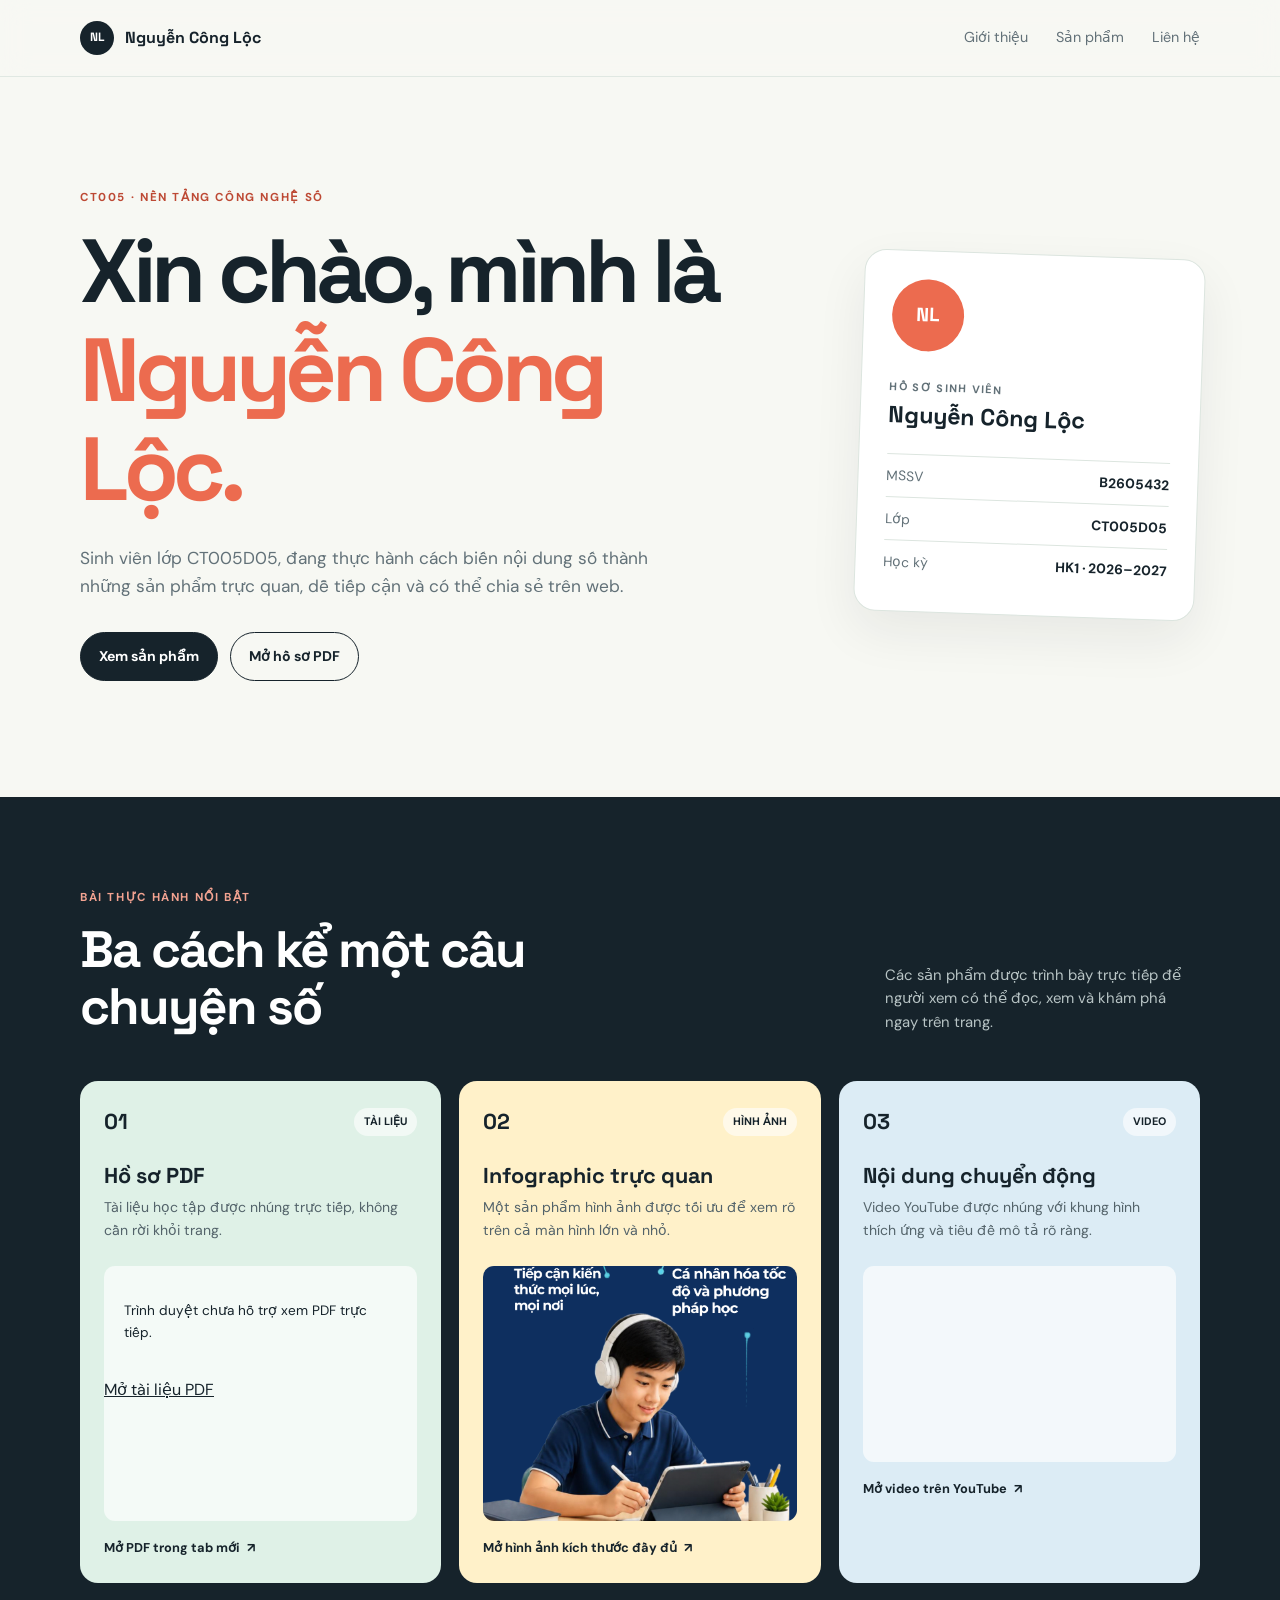
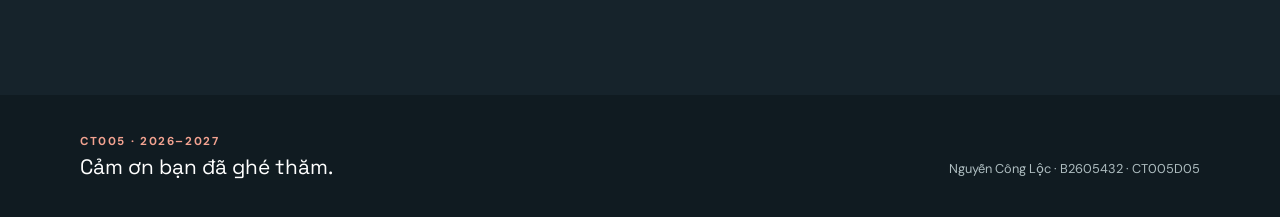
==== index.html @ 9e19c73b "Build responsive personal portfolio page Co-authored-by: Copilot App <223556219+Copilot@users.norepl" ====
<!doctype html>
<html lang="vi">
  <head>
    <meta charset="utf-8" />
    <meta name="viewport" content="width=device-width, initial-scale=1" />
    <meta
      name="description"
      content="Trang giới thiệu cá nhân và các sản phẩm học tập của Nguyễn Công Lộc."
    />
    <title>Nguyễn Công Lộc | Hồ sơ học tập</title>
    <link rel="stylesheet" href="styles.css" />
  </head>
  <body>
    <header class="site-header">
      <nav class="container nav" aria-label="Điều hướng chính">
        <a class="brand" href="#gioi-thieu" aria-label="Về đầu trang">
          <span class="brand-mark" aria-hidden="true">NL</span>
          <span>Nguyễn Công Lộc</span>
        </a>
        <div class="nav-links">
          <a href="#gioi-thieu">Giới thiệu</a>
          <a href="#san-pham">Sản phẩm</a>
          <a href="#lien-he">Liên hệ</a>
        </div>
      </nav>
    </header>

    <main>
      <section class="hero container" id="gioi-thieu">
        <div class="hero-copy">
          <p class="eyebrow">CT005 · Nền tảng công nghệ số</p>
          <h1>Xin chào, mình là <span>Nguyễn Công Lộc.</span></h1>
          <p class="hero-text">
            Sinh viên lớp CT005D05, đang thực hành cách biến nội dung số thành
            những sản phẩm trực quan, dễ tiếp cận và có thể chia sẻ trên web.
          </p>
          <div class="hero-actions">
            <a class="button button-primary" href="#san-pham">Xem sản phẩm</a>
            <a class="button button-secondary" href="Lab05_Ex1.2.pdf" target="_blank" rel="noopener">
              Mở hồ sơ PDF
            </a>
          </div>
        </div>
        <aside class="profile-card" aria-label="Thông tin sinh viên">
          <div class="avatar" aria-hidden="true">NL</div>
          <p class="card-label">HỒ SƠ SINH VIÊN</p>
          <h2>Nguyễn Công Lộc</h2>
          <dl class="profile-details">
            <div><dt>MSSV</dt><dd>B2605432</dd></div>
            <div><dt>Lớp</dt><dd>CT005D05</dd></div>
            <div><dt>Học kỳ</dt><dd>HK1 · 2026–2027</dd></div>
          </dl>
        </aside>
      </section>

      <section class="products-section" id="san-pham">
        <div class="container">
          <div class="section-heading">
            <div>
              <p class="eyebrow">Bài thực hành nổi bật</p>
              <h2>Ba cách kể một câu chuyện số</h2>
            </div>
            <p class="section-intro">
              Các sản phẩm được trình bày trực tiếp để người xem có thể đọc,
              xem và khám phá ngay trên trang.
            </p>
          </div>

          <div class="product-grid">
            <article class="product-card product-card-pdf">
              <div class="product-card-header">
                <span class="product-number">01</span>
                <span class="product-type">Tài liệu</span>
              </div>
              <h3>Hồ sơ PDF</h3>
              <p>Tài liệu học tập được nhúng trực tiếp, không cần rời khỏi trang.</p>
              <div class="media-frame pdf-frame">
                <object data="Lab05_Ex1.2.pdf" type="application/pdf" title="Bản xem trước tài liệu PDF">
                  <p>Trình duyệt chưa hỗ trợ xem PDF trực tiếp.</p>
                  <a href="Lab05_Ex1.2.pdf" target="_blank" rel="noopener">Mở tài liệu PDF</a>
                </object>
              </div>
              <a class="text-link" href="Lab05_Ex1.2.pdf" target="_blank" rel="noopener">
                Mở PDF trong tab mới <span aria-hidden="true">↗</span>
              </a>
            </article>

            <article class="product-card product-card-image">
              <div class="product-card-header">
                <span class="product-number">02</span>
                <span class="product-type">Hình ảnh</span>
              </div>
              <h3>Infographic trực quan</h3>
              <p>Một sản phẩm hình ảnh được tối ưu để xem rõ trên cả màn hình lớn và nhỏ.</p>
              <figure class="media-frame image-frame">
                <img
                  src="Lab05_Ex2.1.png"
                  alt="Infographic Lab05 Ex2.1 do Nguyễn Công Lộc thực hiện"
                  loading="lazy"
                />
              </figure>
              <a class="text-link" href="Lab05_Ex2.1.png" target="_blank" rel="noopener">
                Mở hình ảnh kích thước đầy đủ <span aria-hidden="true">↗</span>
              </a>
            </article>

            <article class="product-card product-card-video">
              <div class="product-card-header">
                <span class="product-number">03</span>
                <span class="product-type">Video</span>
              </div>
              <h3>Nội dung chuyển động</h3>
              <p>Video YouTube được nhúng với khung hình thích ứng và tiêu đề mô tả rõ ràng.</p>
              <div class="media-frame video-frame">
                <iframe
                  src="https://www.youtube.com/embed/RZuY-I2eNVU"
                  title="Video YouTube Lab05 Ex2.2"
                  loading="lazy"
                  allow="accelerometer; autoplay; clipboard-write; encrypted-media; gyroscope; picture-in-picture; web-share"
                  allowfullscreen
                ></iframe>
              </div>
              <a class="text-link" href="https://www.youtube.com/watch?v=RZuY-I2eNVU" target="_blank" rel="noopener">
                Mở video trên YouTube <span aria-hidden="true">↗</span>
              </a>
            </article>
          </div>
        </div>
      </section>
    </main>

    <footer class="site-footer" id="lien-he">
      <div class="container footer-content">
        <div>
          <p class="eyebrow">CT005 · 2026–2027</p>
          <p class="footer-title">Cảm ơn bạn đã ghé thăm.</p>
        </div>
        <p class="footer-meta">Nguyễn Công Lộc · B2605432 · CT005D05</p>
      </div>
    </footer>
  </body>
</html>
---- styles.css ----
@import url("https://fonts.googleapis.com/css2?family=DM+Sans:wght@400;500;600;700&family=Space+Grotesk:wght@500;600;700&display=swap");

:root {
  --ink: #16232b;
  --muted: #627178;
  --paper: #f7f8f3;
  --white: #ffffff;
  --line: #dce5df;
  --accent: #ec6b4f;
  --accent-dark: #bd4934;
  --mint: #dff1e7;
  --blue: #dcecf5;
  --yellow: #fff1c9;
}

* { box-sizing: border-box; }
html { scroll-behavior: smooth; }
body {
  margin: 0;
  color: var(--ink);
  background: var(--paper);
  font-family: "DM Sans", sans-serif;
  line-height: 1.6;
}
a { color: inherit; }
.container { width: min(1120px, calc(100% - 40px)); margin: 0 auto; }

.site-header {
  position: sticky;
  top: 0;
  z-index: 10;
  border-bottom: 1px solid rgba(220, 229, 223, .85);
  background: rgba(247, 248, 243, .88);
  backdrop-filter: blur(14px);
}
.nav { display: flex; align-items: center; justify-content: space-between; min-height: 76px; }
.brand, .nav-links, .hero-actions, .product-card-header { display: flex; align-items: center; }
.brand { gap: 11px; font-family: "Space Grotesk", sans-serif; font-weight: 700; text-decoration: none; }
.brand-mark, .avatar {
  display: grid;
  place-items: center;
  border-radius: 50%;
  color: var(--white);
  background: var(--ink);
  font-family: "Space Grotesk", sans-serif;
  font-weight: 700;
}
.brand-mark { width: 34px; height: 34px; font-size: .75rem; }
.nav-links { gap: 28px; color: var(--muted); font-size: .9rem; }
.nav-links a { text-decoration: none; }
.nav-links a:hover, .text-link:hover { color: var(--accent-dark); }

.hero { display: grid; grid-template-columns: 1.35fr .65fr; gap: 72px; align-items: center; padding-top: 112px; padding-bottom: 116px; }
.eyebrow { margin: 0 0 15px; color: var(--accent-dark); font-size: .72rem; font-weight: 700; letter-spacing: .14em; text-transform: uppercase; }
h1, h2, h3, .footer-title { font-family: "Space Grotesk", sans-serif; line-height: 1.1; }
h1 { max-width: 700px; margin: 0; font-size: clamp(2.8rem, 7vw, 5.7rem); letter-spacing: -.06em; }
h1 span { color: var(--accent); }
.hero-text { max-width: 580px; margin: 27px 0 32px; color: var(--muted); font-size: 1.08rem; }
.hero-actions { flex-wrap: wrap; gap: 12px; }
.button { display: inline-block; padding: 12px 18px; border: 1px solid var(--ink); border-radius: 999px; font-weight: 700; font-size: .88rem; text-decoration: none; transition: transform .2s, background .2s; }
.button:hover { transform: translateY(-2px); }
.button-primary { color: var(--white); background: var(--ink); }
.button-secondary { background: transparent; }

.profile-card { padding: 28px; border: 1px solid var(--line); border-radius: 22px; background: var(--white); box-shadow: 0 20px 50px rgba(22, 35, 43, .07); transform: rotate(2deg); }
.avatar { width: 72px; height: 72px; margin-bottom: 28px; background: var(--accent); font-size: 1.2rem; }
.card-label { margin: 0 0 7px; color: var(--muted); font-size: .68rem; font-weight: 700; letter-spacing: .12em; }
.profile-card h2 { margin: 0 0 25px; font-size: 1.45rem; }
.profile-details { margin: 0; }
.profile-details div { display: flex; justify-content: space-between; gap: 15px; padding: 10px 0; border-top: 1px solid var(--line); font-size: .86rem; }
.profile-details dt { color: var(--muted); }
.profile-details dd { margin: 0; font-weight: 700; text-align: right; }

.products-section { padding: 92px 0 112px; background: var(--ink); color: var(--white); }
.section-heading { display: flex; justify-content: space-between; gap: 50px; align-items: end; margin-bottom: 46px; }
.section-heading .eyebrow { color: #f3a391; }
.section-heading h2 { max-width: 570px; margin: 0; font-size: clamp(2rem, 4vw, 3.3rem); letter-spacing: -.04em; }
.section-intro { max-width: 315px; margin: 0; color: #b8c4c5; font-size: .93rem; }
.product-grid { display: grid; grid-template-columns: repeat(3, 1fr); gap: 18px; }
.product-card { display: flex; min-width: 0; flex-direction: column; padding: 24px; border-radius: 18px; color: var(--ink); }
.product-card-pdf { background: var(--mint); }
.product-card-image { background: var(--yellow); }
.product-card-video { background: var(--blue); }
.product-card-header { justify-content: space-between; margin-bottom: 25px; }
.product-number { font-family: "Space Grotesk", sans-serif; font-size: 1.35rem; font-weight: 700; }
.product-type { padding: 5px 10px; border-radius: 999px; background: rgba(255, 255, 255, .6); font-size: .68rem; font-weight: 700; text-transform: uppercase; }
.product-card h3 { margin: 0 0 8px; font-size: 1.35rem; }
.product-card > p { min-height: 52px; margin: 0 0 18px; color: #53636a; font-size: .88rem; }
.media-frame { overflow: hidden; border-radius: 11px; background: rgba(255, 255, 255, .66); }
.pdf-frame { height: 255px; }
.pdf-frame object { width: 100%; height: 100%; border: 0; }
.pdf-frame object p { padding: 20px; font-size: .85rem; }
.image-frame { height: 255px; margin: 0; }
.image-frame img { width: 100%; height: 100%; object-fit: cover; display: block; }
.video-frame { aspect-ratio: 16 / 10; }
.video-frame iframe { width: 100%; height: 100%; border: 0; display: block; }
.text-link { display: inline-flex; gap: 7px; align-items: center; width: fit-content; margin-top: 17px; font-size: .8rem; font-weight: 700; text-decoration: none; }
.site-footer { padding: 38px 0; background: #101b21; color: var(--white); }
.footer-content { display: flex; align-items: end; justify-content: space-between; gap: 20px; }
.footer-content .eyebrow { margin-bottom: 5px; color: #f3a391; }
.footer-title { margin: 0; font-size: 1.3rem; }
.footer-meta { margin: 0; color: #aebdc0; font-size: .8rem; text-align: right; }

@media (max-width: 820px) {
  .hero { grid-template-columns: 1fr; gap: 48px; padding-top: 78px; padding-bottom: 80px; }
  .profile-card { max-width: 480px; transform: none; }
  .section-heading { display: block; }
  .section-intro { max-width: 560px; margin-top: 18px; }
  .product-grid { grid-template-columns: 1fr; }
  .product-card > p { min-height: auto; }
  .media-frame { max-height: 420px; }
}
@media (max-width: 540px) {
  .container { width: min(100% - 28px, 1120px); }
  .nav { min-height: 66px; }
  .brand { font-size: .9rem; }
  .nav-links { gap: 12px; font-size: .75rem; }
  h1 { font-size: 2.85rem; }
  .hero-text { font-size: 1rem; }
  .button { width: 100%; text-align: center; }
  .products-section { padding: 70px 0 78px; }
  .footer-content { display: block; }
  .footer-meta { margin-top: 20px; text-align: left; }
}
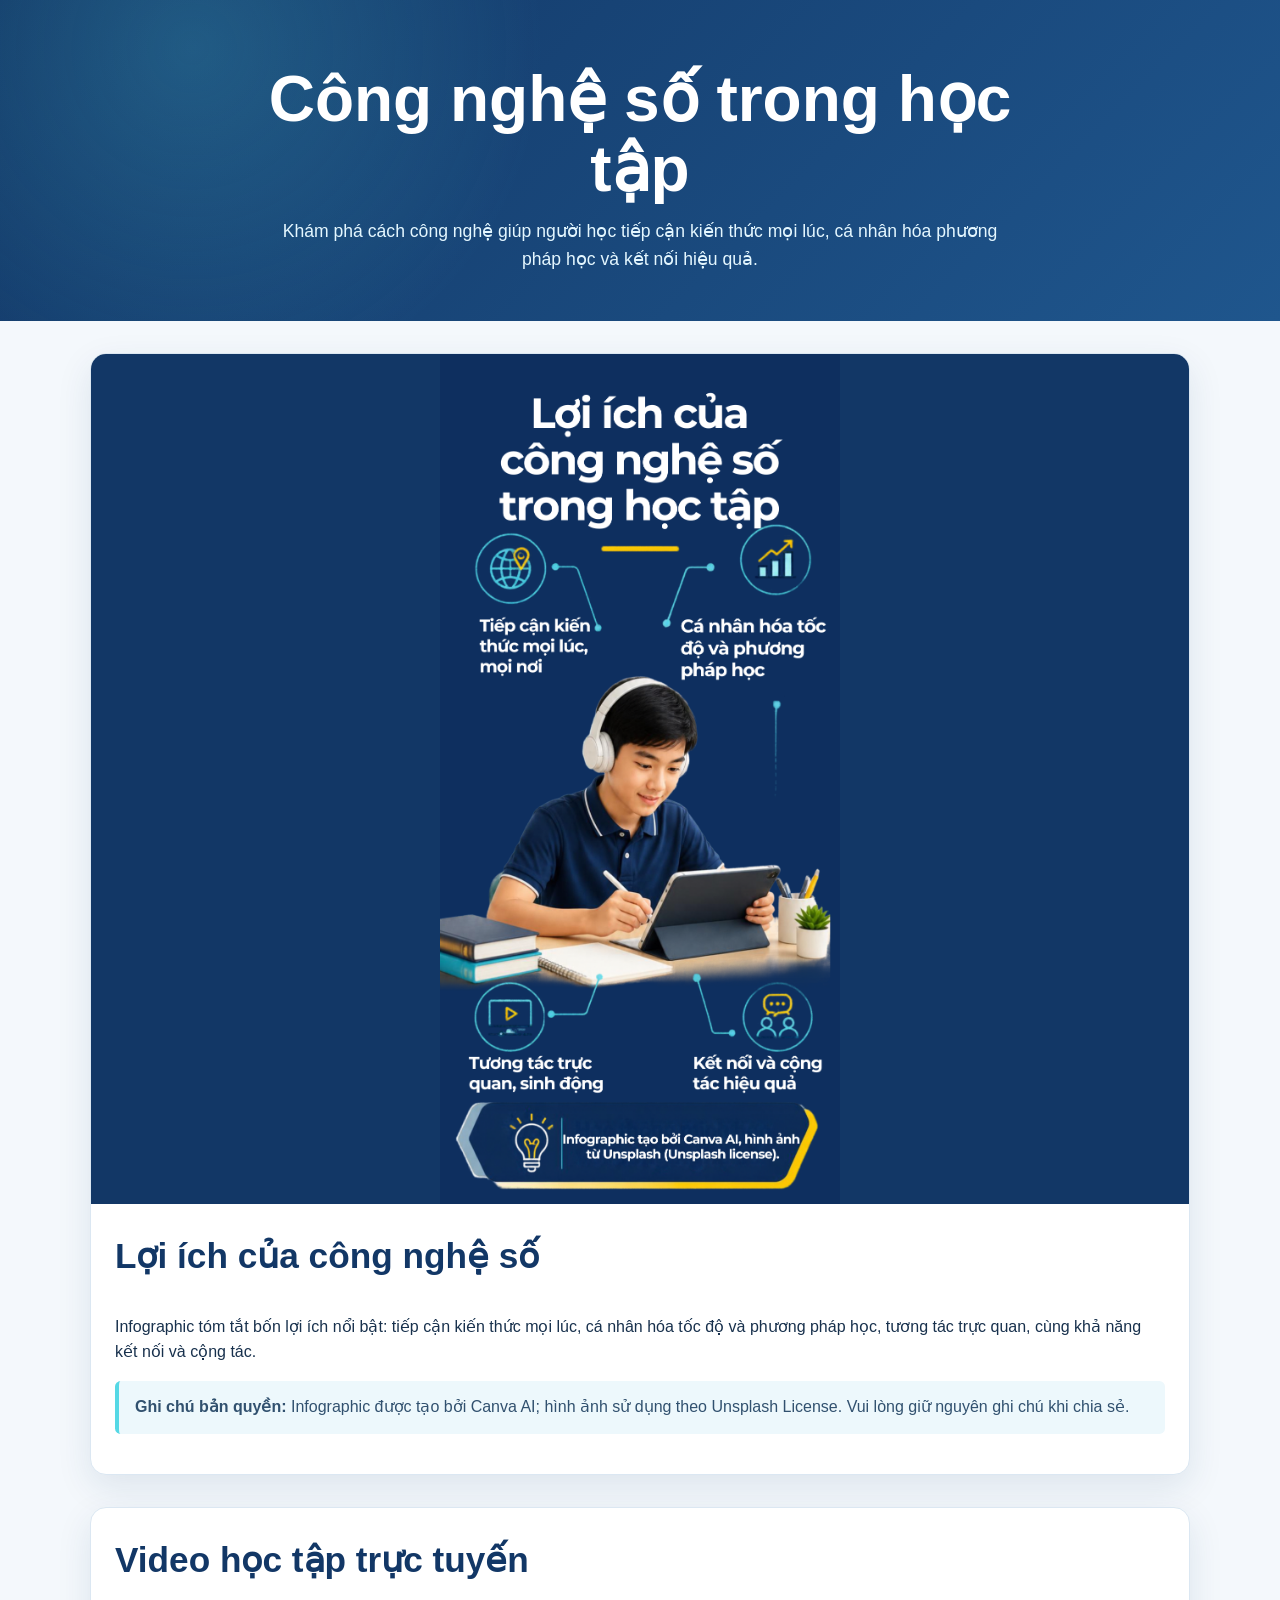
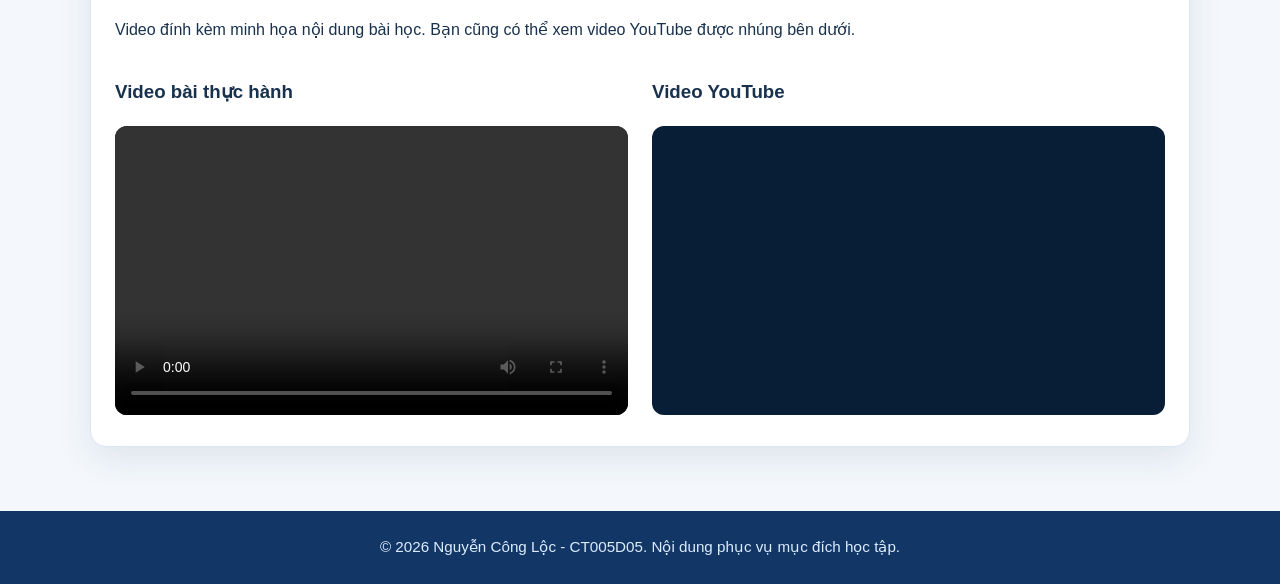
==== commit 9e3a1793: "Create infographic and video webpage Co-authored-by: Copilot App <223556219+Copilot@users.noreply.gi" ====
--- a/index.html
+++ b/index.html
@@ -1,142 +1,180 @@
 <!doctype html>
 <html lang="vi">
-  <head>
-    <meta charset="utf-8" />
-    <meta name="viewport" content="width=device-width, initial-scale=1" />
-    <meta
-      name="description"
-      content="Trang giới thiệu cá nhân và các sản phẩm học tập của Nguyễn Công Lộc."
-    />
-    <title>Nguyễn Công Lộc | Hồ sơ học tập</title>
-    <link rel="stylesheet" href="styles.css" />
-  </head>
-  <body>
-    <header class="site-header">
-      <nav class="container nav" aria-label="Điều hướng chính">
-        <a class="brand" href="#gioi-thieu" aria-label="Về đầu trang">
-          <span class="brand-mark" aria-hidden="true">NL</span>
-          <span>Nguyễn Công Lộc</span>
-        </a>
-        <div class="nav-links">
-          <a href="#gioi-thieu">Giới thiệu</a>
-          <a href="#san-pham">Sản phẩm</a>
-          <a href="#lien-he">Liên hệ</a>
-        </div>
-      </nav>
-    </header>
+<head>
+  <meta charset="utf-8">
+  <meta name="viewport" content="width=device-width, initial-scale=1">
+  <meta name="description" content="Infographic về công nghệ số trong học tập và video hướng dẫn học tập trực tuyến.">
+  <title>Công nghệ số trong học tập | CT005</title>
+  <style>
+    :root {
+      --navy: #123766;
+      --blue: #1f568d;
+      --cyan: #55d8e5;
+      --yellow: #ffd228;
+      --paper: #f4f8fc;
+      --ink: #18314d;
+    }
 
-    <main>
-      <section class="hero container" id="gioi-thieu">
-        <div class="hero-copy">
-          <p class="eyebrow">CT005 · Nền tảng công nghệ số</p>
-          <h1>Xin chào, mình là <span>Nguyễn Công Lộc.</span></h1>
-          <p class="hero-text">
-            Sinh viên lớp CT005D05, đang thực hành cách biến nội dung số thành
-            những sản phẩm trực quan, dễ tiếp cận và có thể chia sẻ trên web.
-          </p>
-          <div class="hero-actions">
-            <a class="button button-primary" href="#san-pham">Xem sản phẩm</a>
-            <a class="button button-secondary" href="Lab05_Ex1.2.pdf" target="_blank" rel="noopener">
-              Mở hồ sơ PDF
-            </a>
+    * {
+      box-sizing: border-box;
+    }
+
+    body {
+      margin: 0;
+      color: var(--ink);
+      background: var(--paper);
+      font-family: Arial, Helvetica, sans-serif;
+      line-height: 1.6;
+    }
+
+    .hero {
+      padding: 4rem 1.25rem 3rem;
+      color: #fff;
+      text-align: center;
+      background:
+        radial-gradient(circle at 15% 15%, rgba(85, 216, 229, .2), transparent 22rem),
+        linear-gradient(135deg, var(--navy), var(--blue));
+    }
+
+    .hero h1 {
+      max-width: 850px;
+      margin: 0 auto .75rem;
+      font-size: clamp(2rem, 5vw, 4rem);
+      line-height: 1.1;
+    }
+
+    .hero p {
+      max-width: 720px;
+      margin: 0 auto;
+      color: #e4f7ff;
+      font-size: 1.1rem;
+    }
+
+    main {
+      width: min(1100px, calc(100% - 2rem));
+      margin: 2rem auto 4rem;
+    }
+
+    .card {
+      overflow: hidden;
+      margin-bottom: 2rem;
+      background: #fff;
+      border: 1px solid #dbe7f2;
+      border-radius: 1rem;
+      box-shadow: 0 12px 35px rgba(18, 55, 102, .1);
+    }
+
+    .card-content {
+      padding: 1.5rem;
+    }
+
+    h2 {
+      margin-top: 0;
+      color: var(--navy);
+      font-size: clamp(1.5rem, 3vw, 2.2rem);
+    }
+
+    .infographic {
+      display: block;
+      width: 100%;
+      max-height: 850px;
+      object-fit: contain;
+      background: var(--navy);
+    }
+
+    .media-grid {
+      display: grid;
+      grid-template-columns: repeat(2, minmax(0, 1fr));
+      gap: 1.5rem;
+    }
+
+    .media {
+      width: 100%;
+      aspect-ratio: 16 / 9;
+      border: 0;
+      border-radius: .75rem;
+      background: #081d36;
+    }
+
+    .note {
+      padding: .85rem 1rem;
+      color: #31516f;
+      background: #edf8fc;
+      border-left: 4px solid var(--cyan);
+      border-radius: .35rem;
+    }
+
+    footer {
+      padding: 1.5rem;
+      color: #dcecff;
+      text-align: center;
+      background: var(--navy);
+      font-size: .95rem;
+    }
+
+    footer a {
+      color: var(--yellow);
+    }
+
+    @media (max-width: 720px) {
+      .media-grid {
+        grid-template-columns: 1fr;
+      }
+
+      .hero {
+        padding-top: 3rem;
+      }
+    }
+  </style>
+</head>
+<body>
+  <header class="hero">
+    <h1>Công nghệ số trong học tập</h1>
+    <p>Khám phá cách công nghệ giúp người học tiếp cận kiến thức mọi lúc, cá nhân hóa phương pháp học và kết nối hiệu quả.</p>
+  </header>
+
+  <main>
+    <section class="card" aria-labelledby="infographic-title">
+      <img
+        class="infographic"
+        src="Lab05_Ex2.1.png"
+        alt="Infographic về lợi ích của công nghệ số trong học tập">
+      <div class="card-content">
+        <h2 id="infographic-title">Lợi ích của công nghệ số</h2>
+        <p>Infographic tóm tắt bốn lợi ích nổi bật: tiếp cận kiến thức mọi lúc, cá nhân hóa tốc độ và phương pháp học, tương tác trực quan, cùng khả năng kết nối và cộng tác.</p>
+        <p class="note"><strong>Ghi chú bản quyền:</strong> Infographic được tạo bởi Canva AI; hình ảnh sử dụng theo Unsplash License. Vui lòng giữ nguyên ghi chú khi chia sẻ.</p>
+      </div>
+    </section>
+
+    <section class="card" aria-labelledby="video-title">
+      <div class="card-content">
+        <h2 id="video-title">Video học tập trực tuyến</h2>
+        <p>Video đính kèm minh họa nội dung bài học. Bạn cũng có thể xem video YouTube được nhúng bên dưới.</p>
+        <div class="media-grid">
+          <div>
+            <h3>Video bài thực hành</h3>
+            <video class="media" controls preload="metadata">
+              <source src="Lab05_Ex2.2.mp4" type="video/mp4">
+              Trình duyệt của bạn không hỗ trợ video HTML5.
+            </video>
+          </div>
+          <div>
+            <h3>Video YouTube</h3>
+            <iframe
+              class="media"
+              src="https://www.youtube-nocookie.com/embed/IlU-zDU6aQ0"
+              title="Video YouTube về phương pháp học tập"
+              loading="lazy"
+              allow="accelerometer; autoplay; clipboard-write; encrypted-media; gyroscope; picture-in-picture; web-share"
+              allowfullscreen></iframe>
           </div>
         </div>
-        <aside class="profile-card" aria-label="Thông tin sinh viên">
-          <div class="avatar" aria-hidden="true">NL</div>
-          <p class="card-label">HỒ SƠ SINH VIÊN</p>
-          <h2>Nguyễn Công Lộc</h2>
-          <dl class="profile-details">
-            <div><dt>MSSV</dt><dd>B2605432</dd></div>
-            <div><dt>Lớp</dt><dd>CT005D05</dd></div>
-            <div><dt>Học kỳ</dt><dd>HK1 · 2026–2027</dd></div>
-          </dl>
-        </aside>
-      </section>
+      </div>
+    </section>
+  </main>
 
-      <section class="products-section" id="san-pham">
-        <div class="container">
-          <div class="section-heading">
-            <div>
-              <p class="eyebrow">Bài thực hành nổi bật</p>
-              <h2>Ba cách kể một câu chuyện số</h2>
-            </div>
-            <p class="section-intro">
-              Các sản phẩm được trình bày trực tiếp để người xem có thể đọc,
-              xem và khám phá ngay trên trang.
-            </p>
-          </div>
-
-          <div class="product-grid">
-            <article class="product-card product-card-pdf">
-              <div class="product-card-header">
-                <span class="product-number">01</span>
-                <span class="product-type">Tài liệu</span>
-              </div>
-              <h3>Hồ sơ PDF</h3>
-              <p>Tài liệu học tập được nhúng trực tiếp, không cần rời khỏi trang.</p>
-              <div class="media-frame pdf-frame">
-                <object data="Lab05_Ex1.2.pdf" type="application/pdf" title="Bản xem trước tài liệu PDF">
-                  <p>Trình duyệt chưa hỗ trợ xem PDF trực tiếp.</p>
-                  <a href="Lab05_Ex1.2.pdf" target="_blank" rel="noopener">Mở tài liệu PDF</a>
-                </object>
-              </div>
-              <a class="text-link" href="Lab05_Ex1.2.pdf" target="_blank" rel="noopener">
-                Mở PDF trong tab mới <span aria-hidden="true">↗</span>
-              </a>
-            </article>
-
-            <article class="product-card product-card-image">
-              <div class="product-card-header">
-                <span class="product-number">02</span>
-                <span class="product-type">Hình ảnh</span>
-              </div>
-              <h3>Infographic trực quan</h3>
-              <p>Một sản phẩm hình ảnh được tối ưu để xem rõ trên cả màn hình lớn và nhỏ.</p>
-              <figure class="media-frame image-frame">
-                <img
-                  src="Lab05_Ex2.1.png"
-                  alt="Infographic Lab05 Ex2.1 do Nguyễn Công Lộc thực hiện"
-                  loading="lazy"
-                />
-              </figure>
-              <a class="text-link" href="Lab05_Ex2.1.png" target="_blank" rel="noopener">
-                Mở hình ảnh kích thước đầy đủ <span aria-hidden="true">↗</span>
-              </a>
-            </article>
-
-            <article class="product-card product-card-video">
-              <div class="product-card-header">
-                <span class="product-number">03</span>
-                <span class="product-type">Video</span>
-              </div>
-              <h3>Nội dung chuyển động</h3>
-              <p>Video YouTube được nhúng với khung hình thích ứng và tiêu đề mô tả rõ ràng.</p>
-              <div class="media-frame video-frame">
-                <iframe
-                  src="https://www.youtube.com/embed/RZuY-I2eNVU"
-                  title="Video YouTube Lab05 Ex2.2"
-                  loading="lazy"
-                  allow="accelerometer; autoplay; clipboard-write; encrypted-media; gyroscope; picture-in-picture; web-share"
-                  allowfullscreen
-                ></iframe>
-              </div>
-              <a class="text-link" href="https://www.youtube.com/watch?v=RZuY-I2eNVU" target="_blank" rel="noopener">
-                Mở video trên YouTube <span aria-hidden="true">↗</span>
-              </a>
-            </article>
-          </div>
-        </div>
-      </section>
-    </main>
-
-    <footer class="site-footer" id="lien-he">
-      <div class="container footer-content">
-        <div>
-          <p class="eyebrow">CT005 · 2026–2027</p>
-          <p class="footer-title">Cảm ơn bạn đã ghé thăm.</p>
-        </div>
-        <p class="footer-meta">Nguyễn Công Lộc · B2605432 · CT005D05</p>
-      </div>
-    </footer>
-  </body>
+  <footer>
+    © 2026 Nguyễn Công Lộc - CT005D05. Nội dung phục vụ mục đích học tập.
+  </footer>
+</body>
 </html>
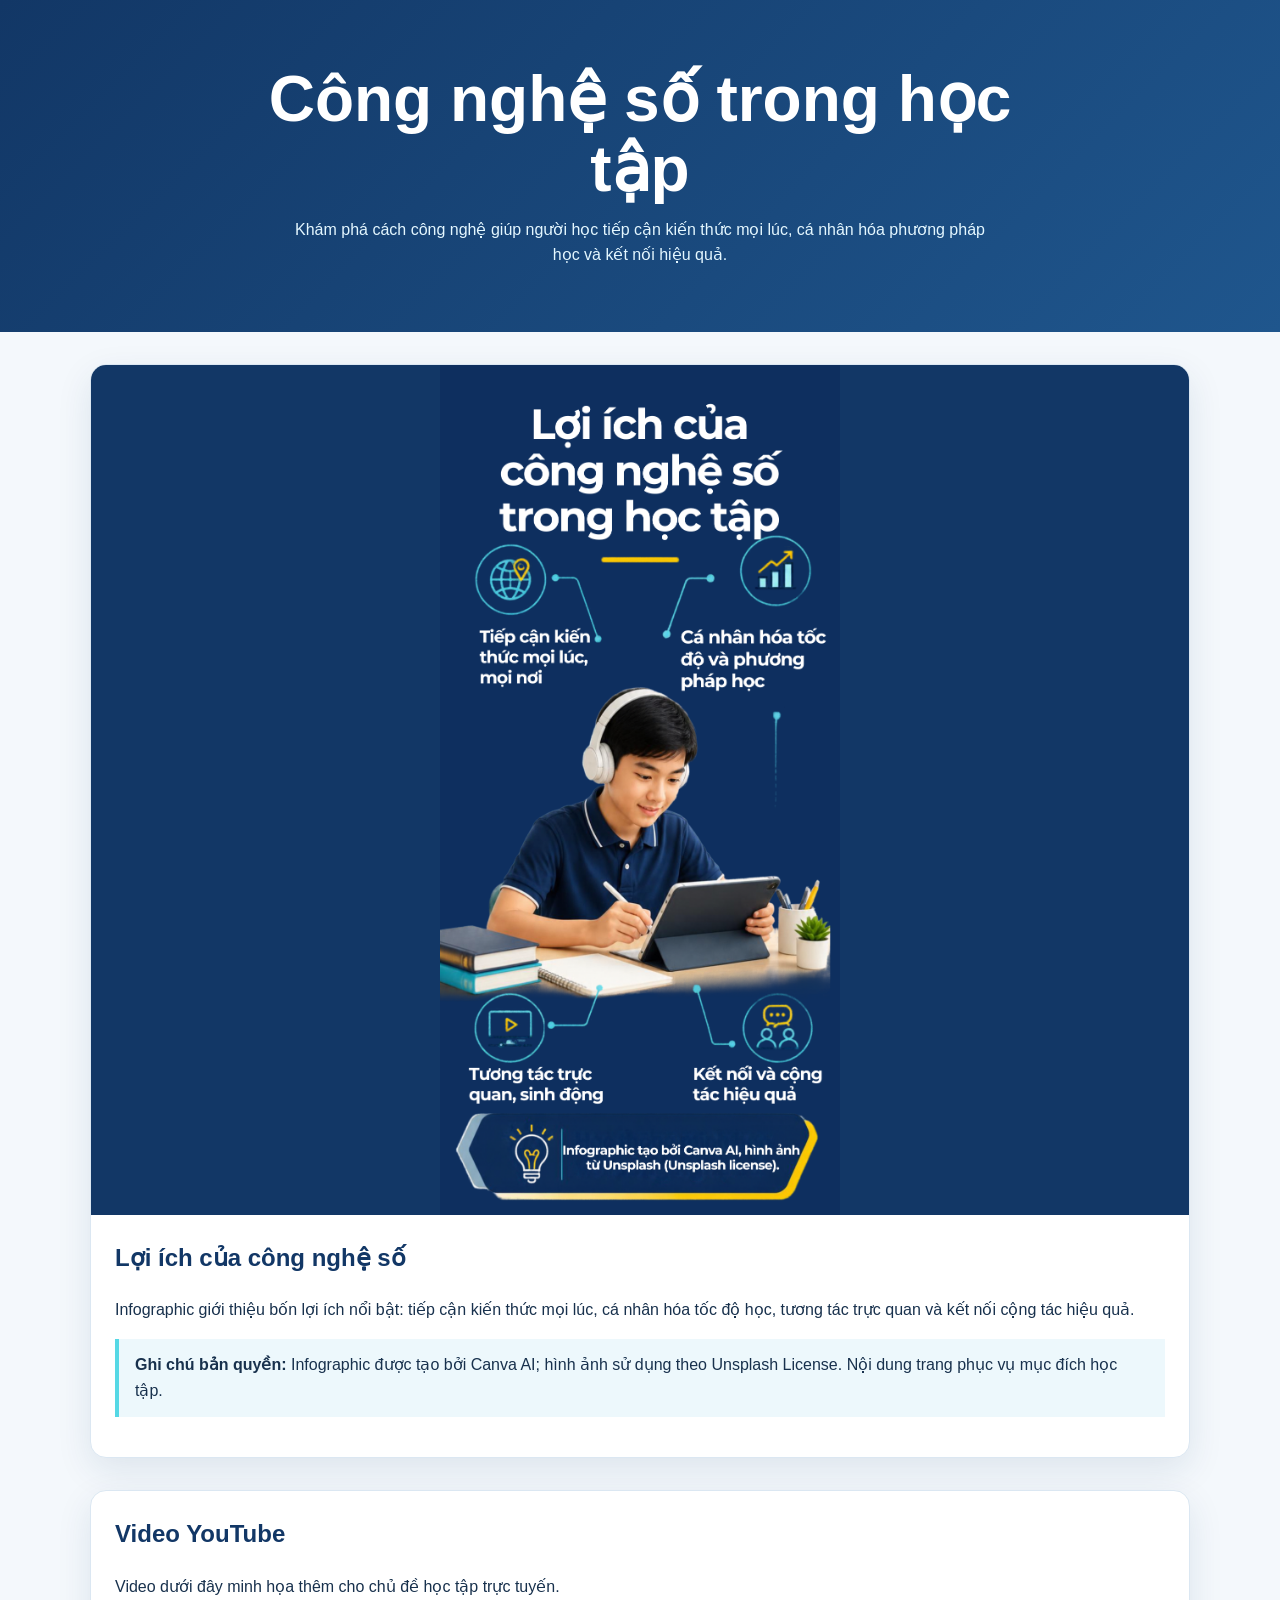
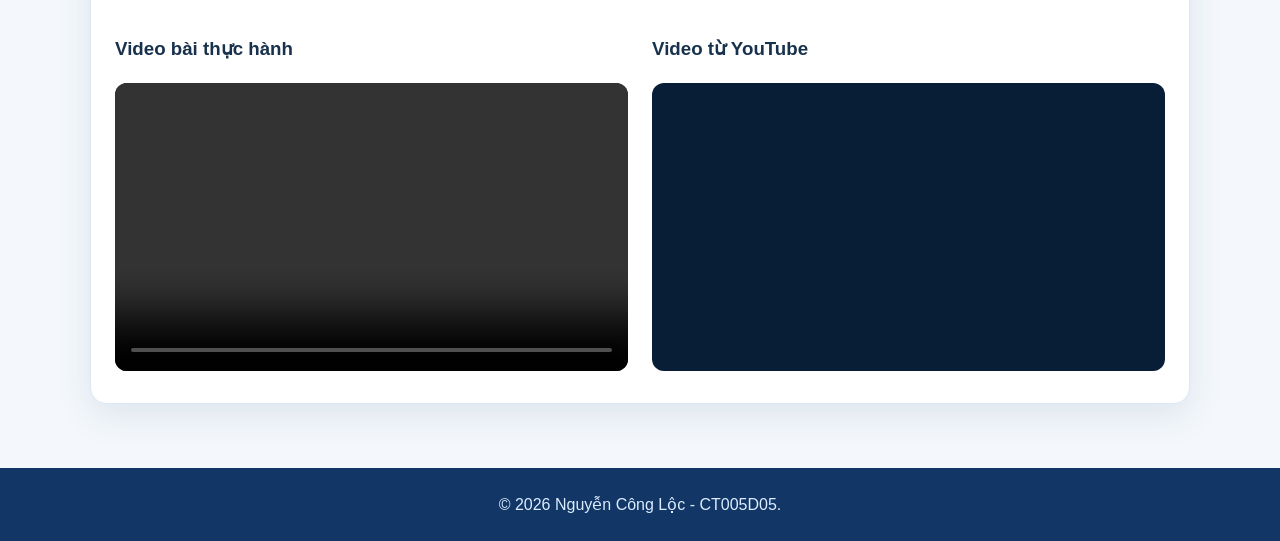
==== commit 99120628: "Restore infographic and YouTube webpage Co-authored-by: Copilot App <223556219+Copilot@users.noreply" ====
--- a/index.html
+++ b/index.html
@@ -3,178 +3,63 @@
 <head>
   <meta charset="utf-8">
   <meta name="viewport" content="width=device-width, initial-scale=1">
-  <meta name="description" content="Infographic về công nghệ số trong học tập và video hướng dẫn học tập trực tuyến.">
-  <title>Công nghệ số trong học tập | CT005</title>
+  <meta name="description" content="Infographic và video YouTube về lợi ích của công nghệ số trong học tập.">
+  <title>Công nghệ số trong học tập</title>
   <style>
-    :root {
-      --navy: #123766;
-      --blue: #1f568d;
-      --cyan: #55d8e5;
-      --yellow: #ffd228;
-      --paper: #f4f8fc;
-      --ink: #18314d;
-    }
-
-    * {
-      box-sizing: border-box;
-    }
-
-    body {
-      margin: 0;
-      color: var(--ink);
-      background: var(--paper);
-      font-family: Arial, Helvetica, sans-serif;
-      line-height: 1.6;
-    }
-
-    .hero {
-      padding: 4rem 1.25rem 3rem;
-      color: #fff;
-      text-align: center;
-      background:
-        radial-gradient(circle at 15% 15%, rgba(85, 216, 229, .2), transparent 22rem),
-        linear-gradient(135deg, var(--navy), var(--blue));
-    }
-
-    .hero h1 {
-      max-width: 850px;
-      margin: 0 auto .75rem;
-      font-size: clamp(2rem, 5vw, 4rem);
-      line-height: 1.1;
-    }
-
-    .hero p {
-      max-width: 720px;
-      margin: 0 auto;
-      color: #e4f7ff;
-      font-size: 1.1rem;
-    }
-
-    main {
-      width: min(1100px, calc(100% - 2rem));
-      margin: 2rem auto 4rem;
-    }
-
-    .card {
-      overflow: hidden;
-      margin-bottom: 2rem;
-      background: #fff;
-      border: 1px solid #dbe7f2;
-      border-radius: 1rem;
-      box-shadow: 0 12px 35px rgba(18, 55, 102, .1);
-    }
-
-    .card-content {
-      padding: 1.5rem;
-    }
-
-    h2 {
-      margin-top: 0;
-      color: var(--navy);
-      font-size: clamp(1.5rem, 3vw, 2.2rem);
-    }
-
-    .infographic {
-      display: block;
-      width: 100%;
-      max-height: 850px;
-      object-fit: contain;
-      background: var(--navy);
-    }
-
-    .media-grid {
-      display: grid;
-      grid-template-columns: repeat(2, minmax(0, 1fr));
-      gap: 1.5rem;
-    }
-
-    .media {
-      width: 100%;
-      aspect-ratio: 16 / 9;
-      border: 0;
-      border-radius: .75rem;
-      background: #081d36;
-    }
-
-    .note {
-      padding: .85rem 1rem;
-      color: #31516f;
-      background: #edf8fc;
-      border-left: 4px solid var(--cyan);
-      border-radius: .35rem;
-    }
-
-    footer {
-      padding: 1.5rem;
-      color: #dcecff;
-      text-align: center;
-      background: var(--navy);
-      font-size: .95rem;
-    }
-
-    footer a {
-      color: var(--yellow);
-    }
-
-    @media (max-width: 720px) {
-      .media-grid {
-        grid-template-columns: 1fr;
-      }
-
-      .hero {
-        padding-top: 3rem;
-      }
-    }
+    :root { --navy:#123766; --cyan:#55d8e5; --yellow:#ffd228; --paper:#f4f8fc; }
+    * { box-sizing:border-box; }
+    body { margin:0; color:#18314d; background:var(--paper); font:16px/1.6 Arial,sans-serif; }
+    header { padding:4rem 1rem; color:#fff; text-align:center; background:linear-gradient(135deg,#123766,#1f568d); }
+    header h1 { margin:0 auto .75rem; max-width:850px; font-size:clamp(2rem,5vw,4rem); line-height:1.1; }
+    header p { max-width:720px; margin:auto; color:#e4f7ff; }
+    main { width:min(1100px,calc(100% - 2rem)); margin:2rem auto 4rem; }
+    section { overflow:hidden; margin-bottom:2rem; background:#fff; border:1px solid #dbe7f2; border-radius:1rem; box-shadow:0 12px 35px #1237661a; }
+    .content { padding:1.5rem; }
+    h2 { margin-top:0; color:var(--navy); }
+    .infographic { display:block; width:100%; max-height:850px; object-fit:contain; background:var(--navy); }
+    .videos { display:grid; grid-template-columns:repeat(2,minmax(0,1fr)); gap:1.5rem; }
+    video, iframe { width:100%; aspect-ratio:16/9; border:0; border-radius:.75rem; background:#081d36; }
+    .copyright { padding:.85rem 1rem; background:#edf8fc; border-left:4px solid var(--cyan); }
+    footer { padding:1.5rem; color:#dcecff; text-align:center; background:var(--navy); }
+    footer a { color:var(--yellow); }
+    @media (max-width:720px) { .videos { grid-template-columns:1fr; } }
   </style>
 </head>
 <body>
-  <header class="hero">
+  <header>
     <h1>Công nghệ số trong học tập</h1>
     <p>Khám phá cách công nghệ giúp người học tiếp cận kiến thức mọi lúc, cá nhân hóa phương pháp học và kết nối hiệu quả.</p>
   </header>
 
   <main>
-    <section class="card" aria-labelledby="infographic-title">
-      <img
-        class="infographic"
-        src="Lab05_Ex2.1.png"
-        alt="Infographic về lợi ích của công nghệ số trong học tập">
-      <div class="card-content">
-        <h2 id="infographic-title">Lợi ích của công nghệ số</h2>
-        <p>Infographic tóm tắt bốn lợi ích nổi bật: tiếp cận kiến thức mọi lúc, cá nhân hóa tốc độ và phương pháp học, tương tác trực quan, cùng khả năng kết nối và cộng tác.</p>
-        <p class="note"><strong>Ghi chú bản quyền:</strong> Infographic được tạo bởi Canva AI; hình ảnh sử dụng theo Unsplash License. Vui lòng giữ nguyên ghi chú khi chia sẻ.</p>
+    <section>
+      <img class="infographic" src="Lab05_Ex2.1.png" alt="Infographic về lợi ích của công nghệ số trong học tập">
+      <div class="content">
+        <h2>Lợi ích của công nghệ số</h2>
+        <p>Infographic giới thiệu bốn lợi ích nổi bật: tiếp cận kiến thức mọi lúc, cá nhân hóa tốc độ học, tương tác trực quan và kết nối cộng tác hiệu quả.</p>
+        <p class="copyright"><strong>Ghi chú bản quyền:</strong> Infographic được tạo bởi Canva AI; hình ảnh sử dụng theo Unsplash License. Nội dung trang phục vụ mục đích học tập.</p>
       </div>
     </section>
 
-    <section class="card" aria-labelledby="video-title">
-      <div class="card-content">
-        <h2 id="video-title">Video học tập trực tuyến</h2>
-        <p>Video đính kèm minh họa nội dung bài học. Bạn cũng có thể xem video YouTube được nhúng bên dưới.</p>
-        <div class="media-grid">
-          <div>
-            <h3>Video bài thực hành</h3>
-            <video class="media" controls preload="metadata">
-              <source src="Lab05_Ex2.2.mp4" type="video/mp4">
-              Trình duyệt của bạn không hỗ trợ video HTML5.
-            </video>
-          </div>
-          <div>
-            <h3>Video YouTube</h3>
-            <iframe
-              class="media"
-              src="https://www.youtube-nocookie.com/embed/IlU-zDU6aQ0"
-              title="Video YouTube về phương pháp học tập"
-              loading="lazy"
-              allow="accelerometer; autoplay; clipboard-write; encrypted-media; gyroscope; picture-in-picture; web-share"
-              allowfullscreen></iframe>
-          </div>
+    <section class="content">
+      <h2>Video YouTube</h2>
+      <p>Video dưới đây minh họa thêm cho chủ đề học tập trực tuyến.</p>
+      <div class="videos">
+        <div>
+          <h3>Video bài thực hành</h3>
+          <video controls preload="metadata">
+            <source src="Lab05_Ex2.2.mp4" type="video/mp4">
+            Trình duyệt không hỗ trợ video HTML5.
+          </video>
+        </div>
+        <div>
+          <h3>Video từ YouTube</h3>
+          <iframe src="https://www.youtube-nocookie.com/embed/IlU-zDU6aQ0" title="Video YouTube về phương pháp học tập" loading="lazy" allowfullscreen></iframe>
         </div>
       </div>
     </section>
   </main>
 
-  <footer>
-    © 2026 Nguyễn Công Lộc - CT005D05. Nội dung phục vụ mục đích học tập.
-  </footer>
+  <footer>© 2026 Nguyễn Công Lộc - CT005D05.</footer>
 </body>
 </html>
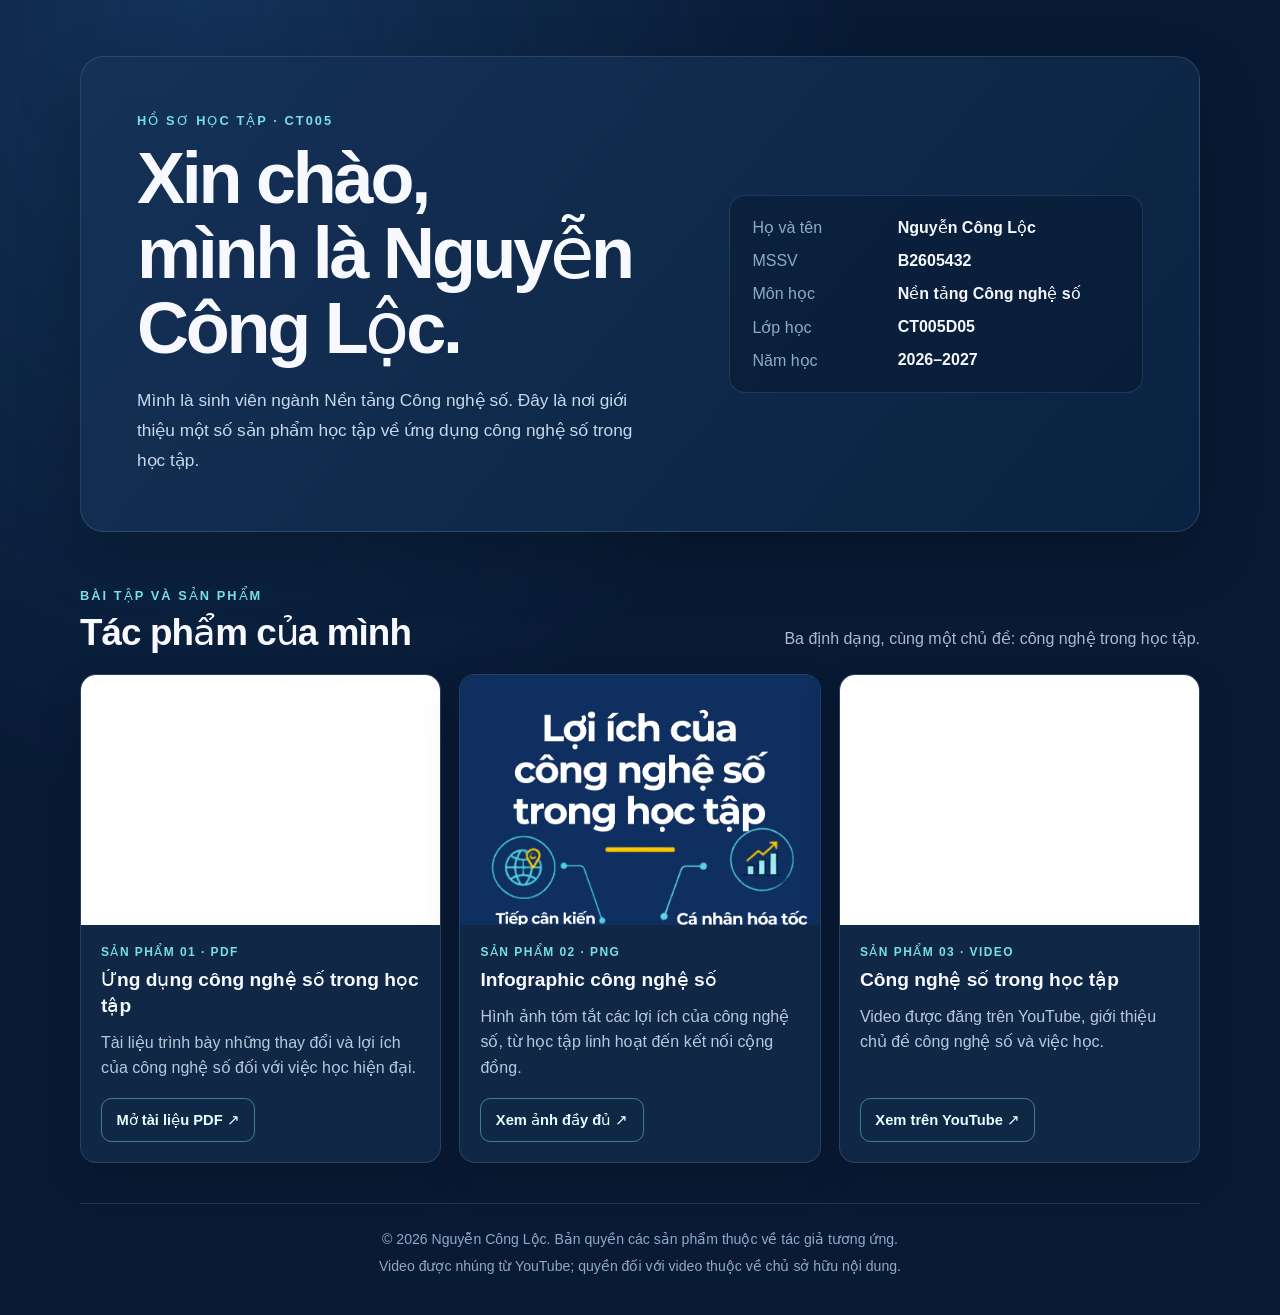
==== commit ee8ab571: "Publish student portfolio on GitHub Pages Co-authored-by: Copilot App <223556219+Copilot@users.norep" ====
--- a/index.html
+++ b/index.html
@@ -1,65 +1,392 @@
-<!doctype html>
-<html lang="vi">
-<head>
-  <meta charset="utf-8">
-  <meta name="viewport" content="width=device-width, initial-scale=1">
-  <meta name="description" content="Infographic và video YouTube về lợi ích của công nghệ số trong học tập.">
-  <title>Công nghệ số trong học tập</title>
-  <style>
-    :root { --navy:#123766; --cyan:#55d8e5; --yellow:#ffd228; --paper:#f4f8fc; }
-    * { box-sizing:border-box; }
-    body { margin:0; color:#18314d; background:var(--paper); font:16px/1.6 Arial,sans-serif; }
-    header { padding:4rem 1rem; color:#fff; text-align:center; background:linear-gradient(135deg,#123766,#1f568d); }
-    header h1 { margin:0 auto .75rem; max-width:850px; font-size:clamp(2rem,5vw,4rem); line-height:1.1; }
-    header p { max-width:720px; margin:auto; color:#e4f7ff; }
-    main { width:min(1100px,calc(100% - 2rem)); margin:2rem auto 4rem; }
-    section { overflow:hidden; margin-bottom:2rem; background:#fff; border:1px solid #dbe7f2; border-radius:1rem; box-shadow:0 12px 35px #1237661a; }
-    .content { padding:1.5rem; }
-    h2 { margin-top:0; color:var(--navy); }
-    .infographic { display:block; width:100%; max-height:850px; object-fit:contain; background:var(--navy); }
-    .videos { display:grid; grid-template-columns:repeat(2,minmax(0,1fr)); gap:1.5rem; }
-    video, iframe { width:100%; aspect-ratio:16/9; border:0; border-radius:.75rem; background:#081d36; }
-    .copyright { padding:.85rem 1rem; background:#edf8fc; border-left:4px solid var(--cyan); }
-    footer { padding:1.5rem; color:#dcecff; text-align:center; background:var(--navy); }
-    footer a { color:var(--yellow); }
-    @media (max-width:720px) { .videos { grid-template-columns:1fr; } }
-  </style>
-</head>
-<body>
-  <header>
-    <h1>Công nghệ số trong học tập</h1>
-    <p>Khám phá cách công nghệ giúp người học tiếp cận kiến thức mọi lúc, cá nhân hóa phương pháp học và kết nối hiệu quả.</p>
-  </header>
-
-  <main>
-    <section>
-      <img class="infographic" src="Lab05_Ex2.1.png" alt="Infographic về lợi ích của công nghệ số trong học tập">
-      <div class="content">
-        <h2>Lợi ích của công nghệ số</h2>
-        <p>Infographic giới thiệu bốn lợi ích nổi bật: tiếp cận kiến thức mọi lúc, cá nhân hóa tốc độ học, tương tác trực quan và kết nối cộng tác hiệu quả.</p>
-        <p class="copyright"><strong>Ghi chú bản quyền:</strong> Infographic được tạo bởi Canva AI; hình ảnh sử dụng theo Unsplash License. Nội dung trang phục vụ mục đích học tập.</p>
-      </div>
-    </section>
-
-    <section class="content">
-      <h2>Video YouTube</h2>
-      <p>Video dưới đây minh họa thêm cho chủ đề học tập trực tuyến.</p>
-      <div class="videos">
-        <div>
-          <h3>Video bài thực hành</h3>
-          <video controls preload="metadata">
-            <source src="Lab05_Ex2.2.mp4" type="video/mp4">
-            Trình duyệt không hỗ trợ video HTML5.
-          </video>
-        </div>
-        <div>
-          <h3>Video từ YouTube</h3>
-          <iframe src="https://www.youtube-nocookie.com/embed/IlU-zDU6aQ0" title="Video YouTube về phương pháp học tập" loading="lazy" allowfullscreen></iframe>
-        </div>
-      </div>
-    </section>
-  </main>
-
-  <footer>© 2026 Nguyễn Công Lộc - CT005D05.</footer>
-</body>
-</html>
+<!DOCTYPE html>
+<html lang="vi">
+<head>
+  <meta charset="UTF-8">
+  <meta name="viewport" content="width=device-width, initial-scale=1">
+  <meta name="description" content="Trang giới thiệu Nguyễn Công Lộc và các sản phẩm học tập về công nghệ số.">
+  <title>Hồ sơ học tập | Nguyễn Công Lộc</title>
+  <style>
+    :root {
+      color-scheme: dark;
+      font-family: Arial, Helvetica, sans-serif;
+      color: #f7f9ff;
+      background: #081a34;
+      font-synthesis: none;
+      text-rendering: optimizeLegibility;
+      -webkit-font-smoothing: antialiased;
+      -moz-osx-font-smoothing: grayscale;
+    }
+
+    * {
+      box-sizing: border-box;
+    }
+
+    body {
+      min-width: 320px;
+      margin: 0;
+      background:
+        radial-gradient(ellipse at 15% 0%, rgb(40 94 157 / 35%), transparent 42rem),
+        #081a34;
+    }
+
+    main {
+      width: min(100% - 2rem, 1120px);
+      margin: 0 auto;
+      padding: 3.5rem 0 2rem;
+    }
+
+    .eyebrow {
+      margin: 0 0 0.8rem;
+      color: #76e0e6;
+      font-size: 0.8rem;
+      font-weight: 700;
+      letter-spacing: 0.16em;
+      text-transform: uppercase;
+    }
+
+    .profile {
+      display: grid;
+      grid-template-columns: minmax(0, 1.15fr) minmax(280px, 0.85fr);
+      gap: 2rem;
+      align-items: center;
+      padding: clamp(1.5rem, 5vw, 3.5rem);
+      border: 1px solid rgb(149 192 238 / 18%);
+      border-radius: 1.5rem;
+      background: linear-gradient(130deg, rgb(22 50 87 / 96%), rgb(11 35 66 / 96%));
+      box-shadow: 0 1.5rem 4rem rgb(0 0 0 / 22%);
+    }
+
+    h1 {
+      margin: 0;
+      font-size: clamp(2.3rem, 6vw, 4.5rem);
+      letter-spacing: -0.045em;
+      line-height: 1.04;
+    }
+
+    .intro {
+      max-width: 55ch;
+      margin: 1.2rem 0 0;
+      color: #c8d8ed;
+      font-size: 1.08rem;
+      line-height: 1.75;
+    }
+
+    .profile-details {
+      display: grid;
+      gap: 0.9rem;
+      margin: 0;
+      padding: 1.4rem;
+      border: 1px solid rgb(149 192 238 / 16%);
+      border-radius: 1rem;
+      background: rgb(5 22 45 / 46%);
+    }
+
+    .profile-details div {
+      display: grid;
+      grid-template-columns: minmax(100px, 0.75fr) 1.25fr;
+      gap: 0.75rem;
+    }
+
+    .profile-details dt {
+      color: #91a9c7;
+    }
+
+    .profile-details dd {
+      margin: 0;
+      font-weight: 700;
+    }
+
+    .section-heading {
+      display: flex;
+      justify-content: space-between;
+      gap: 1rem;
+      align-items: end;
+      margin: 3.5rem 0 1.25rem;
+    }
+
+    .section-heading .eyebrow {
+      margin-bottom: 0.5rem;
+    }
+
+    h2 {
+      margin: 0;
+      font-size: clamp(1.65rem, 4vw, 2.3rem);
+      letter-spacing: -0.025em;
+    }
+
+    .section-note {
+      margin: 0 0 0.2rem;
+      color: #a9bbd3;
+      line-height: 1.5;
+    }
+
+    .products {
+      display: grid;
+      grid-template-columns: repeat(3, minmax(0, 1fr));
+      gap: 1.15rem;
+      align-items: stretch;
+    }
+
+    .product {
+      display: flex;
+      min-width: 0;
+      flex-direction: column;
+      overflow: hidden;
+      border: 1px solid rgb(149 192 238 / 17%);
+      border-radius: 1rem;
+      background: #102746;
+      box-shadow: 0 1rem 2.5rem rgb(0 0 0 / 15%);
+    }
+
+    .product-preview {
+      display: grid;
+      height: 250px;
+      place-items: center;
+      overflow: hidden;
+      background: #091a32;
+    }
+
+    .product-preview img {
+      display: block;
+      width: 100%;
+      height: 100%;
+      object-fit: contain;
+    }
+
+    .pdf-preview iframe {
+      display: block;
+      width: 100%;
+      height: 100%;
+      border: 0;
+      background: #fff;
+    }
+
+    .product-body {
+      display: flex;
+      flex: 1;
+      flex-direction: column;
+      align-items: flex-start;
+      padding: 1.25rem;
+    }
+
+    .product-type {
+      margin: 0 0 0.5rem;
+      color: #76e0e6;
+      font-size: 0.75rem;
+      font-weight: 700;
+      letter-spacing: 0.12em;
+      text-transform: uppercase;
+    }
+
+    h3 {
+      margin: 0;
+      font-size: 1.2rem;
+      line-height: 1.35;
+    }
+
+    .product-body > p:not(.product-type) {
+      margin: 0.65rem 0 1.1rem;
+      color: #b9c9df;
+      line-height: 1.6;
+    }
+
+    .button {
+      display: inline-flex;
+      min-height: 2.7rem;
+      align-items: center;
+      justify-content: center;
+      gap: 0.45rem;
+      margin-top: auto;
+      padding: 0.65rem 0.9rem;
+      border: 1px solid rgb(118 224 230 / 48%);
+      border-radius: 0.65rem;
+      color: #e9ffff;
+      font-size: 0.92rem;
+      font-weight: 700;
+      text-decoration: none;
+      transition: background-color 150ms ease, border-color 150ms ease;
+    }
+
+    .button:hover,
+    .button:focus-visible {
+      border-color: #76e0e6;
+      background: rgb(118 224 230 / 12%);
+    }
+
+    .video-frame {
+      width: 100%;
+      aspect-ratio: 16 / 9;
+      align-self: start;
+      background: #000;
+    }
+
+    .video-frame iframe {
+      display: block;
+      width: 100%;
+      height: 100%;
+      border: 0;
+    }
+
+    footer {
+      margin-top: 2.5rem;
+      padding-top: 1.25rem;
+      border-top: 1px solid rgb(149 192 238 / 16%);
+      color: #91a9c7;
+      font-size: 0.88rem;
+      line-height: 1.7;
+      text-align: center;
+    }
+
+    footer p {
+      margin: 0.25rem 0;
+    }
+
+    @media (max-width: 850px) {
+      .profile {
+        grid-template-columns: 1fr;
+      }
+
+      .products {
+        grid-template-columns: repeat(2, minmax(0, 1fr));
+      }
+    }
+
+    @media (max-width: 600px) {
+      main {
+        width: min(100% - 1.25rem, 480px);
+        padding-top: 1.5rem;
+      }
+
+      .profile {
+        gap: 1.4rem;
+        padding: 1.4rem;
+        border-radius: 1rem;
+      }
+
+      .profile-details {
+        padding: 1rem;
+      }
+
+      .section-heading {
+        display: block;
+        margin-top: 2.5rem;
+      }
+
+      .section-note {
+        margin-top: 0.5rem;
+      }
+
+      .products {
+        grid-template-columns: 1fr;
+      }
+
+      .product-preview {
+        height: 230px;
+      }
+    }
+  </style>
+</head>
+<body>
+  <main>
+    <header class="profile">
+      <div>
+        <p class="eyebrow">Hồ sơ học tập · CT005</p>
+        <h1>Xin chào,<br>mình là Nguyễn Công Lộc.</h1>
+        <p class="intro">
+          Mình là sinh viên ngành Nền tảng Công nghệ số. Đây là nơi giới thiệu một số sản phẩm học tập về ứng dụng công nghệ số trong học tập.
+        </p>
+      </div>
+      <dl class="profile-details" aria-label="Thông tin cá nhân">
+        <div>
+          <dt>Họ và tên</dt>
+          <dd>Nguyễn Công Lộc</dd>
+        </div>
+        <div>
+          <dt>MSSV</dt>
+          <dd>B2605432</dd>
+        </div>
+        <div>
+          <dt>Môn học</dt>
+          <dd>Nền tảng Công nghệ số</dd>
+        </div>
+        <div>
+          <dt>Lớp học</dt>
+          <dd>CT005D05</dd>
+        </div>
+        <div>
+          <dt>Năm học</dt>
+          <dd>2026–2027</dd>
+        </div>
+      </dl>
+    </header>
+
+    <section aria-labelledby="products-title">
+      <div class="section-heading">
+        <div>
+          <p class="eyebrow">Bài tập và sản phẩm</p>
+          <h2 id="products-title">Tác phẩm của mình</h2>
+        </div>
+        <p class="section-note">Ba định dạng, cùng một chủ đề: công nghệ trong học tập.</p>
+      </div>
+
+      <div class="products">
+        <article class="product">
+          <div class="product-preview pdf-preview">
+            <iframe
+              src="./Lab05_Ex1.2.pdf#toolbar=0&navpanes=0"
+              title="Bản xem trước PDF về ứng dụng công nghệ số trong học tập"
+              loading="lazy"
+            ></iframe>
+          </div>
+          <div class="product-body">
+            <p class="product-type">Sản phẩm 01 · PDF</p>
+            <h3>Ứng dụng công nghệ số trong học tập</h3>
+            <p>Tài liệu trình bày những thay đổi và lợi ích của công nghệ số đối với việc học hiện đại.</p>
+            <a class="button" href="./Lab05_Ex1.2.pdf" target="_blank" rel="noopener">Mở tài liệu PDF ↗</a>
+          </div>
+        </article>
+
+        <article class="product">
+          <a class="product-preview" href="./Lab05_Ex2.1.png" target="_blank" rel="noopener" aria-label="Mở infographic ở kích thước đầy đủ">
+            <img
+              src="./Lab05_Ex2.1.png"
+              alt="Infographic Lợi ích của công nghệ số trong học tập, minh họa tiếp cận kiến thức, cá nhân hóa, tương tác và kết nối."
+              loading="lazy"
+            >
+          </a>
+          <div class="product-body">
+            <p class="product-type">Sản phẩm 02 · PNG</p>
+            <h3>Infographic công nghệ số</h3>
+            <p>Hình ảnh tóm tắt các lợi ích của công nghệ số, từ học tập linh hoạt đến kết nối cộng đồng.</p>
+            <a class="button" href="./Lab05_Ex2.1.png" target="_blank" rel="noopener">Xem ảnh đầy đủ ↗</a>
+          </div>
+        </article>
+
+        <article class="product">
+          <div class="product-preview video-frame">
+            <iframe
+              src="https://www.youtube.com/embed/RZuY-I2eNVU"
+              title="Video về công nghệ số trong học tập trên YouTube"
+              loading="lazy"
+              referrerpolicy="strict-origin-when-cross-origin"
+              allow="accelerometer; autoplay; clipboard-write; encrypted-media; gyroscope; picture-in-picture; web-share"
+              allowfullscreen
+            ></iframe>
+          </div>
+          <div class="product-body">
+            <p class="product-type">Sản phẩm 03 · Video</p>
+            <h3>Công nghệ số trong học tập</h3>
+            <p>Video được đăng trên YouTube, giới thiệu chủ đề công nghệ số và việc học.</p>
+            <a class="button" href="https://www.youtube.com/watch?v=RZuY-I2eNVU" target="_blank" rel="noopener noreferrer">Xem trên YouTube ↗</a>
+          </div>
+        </article>
+      </div>
+    </section>
+
+    <footer>
+      <p>© 2026 Nguyễn Công Lộc. Bản quyền các sản phẩm thuộc về tác giả tương ứng.</p>
+      <p>Video được nhúng từ YouTube; quyền đối với video thuộc về chủ sở hữu nội dung.</p>
+    </footer>
+  </main>
+</body>
+</html>
